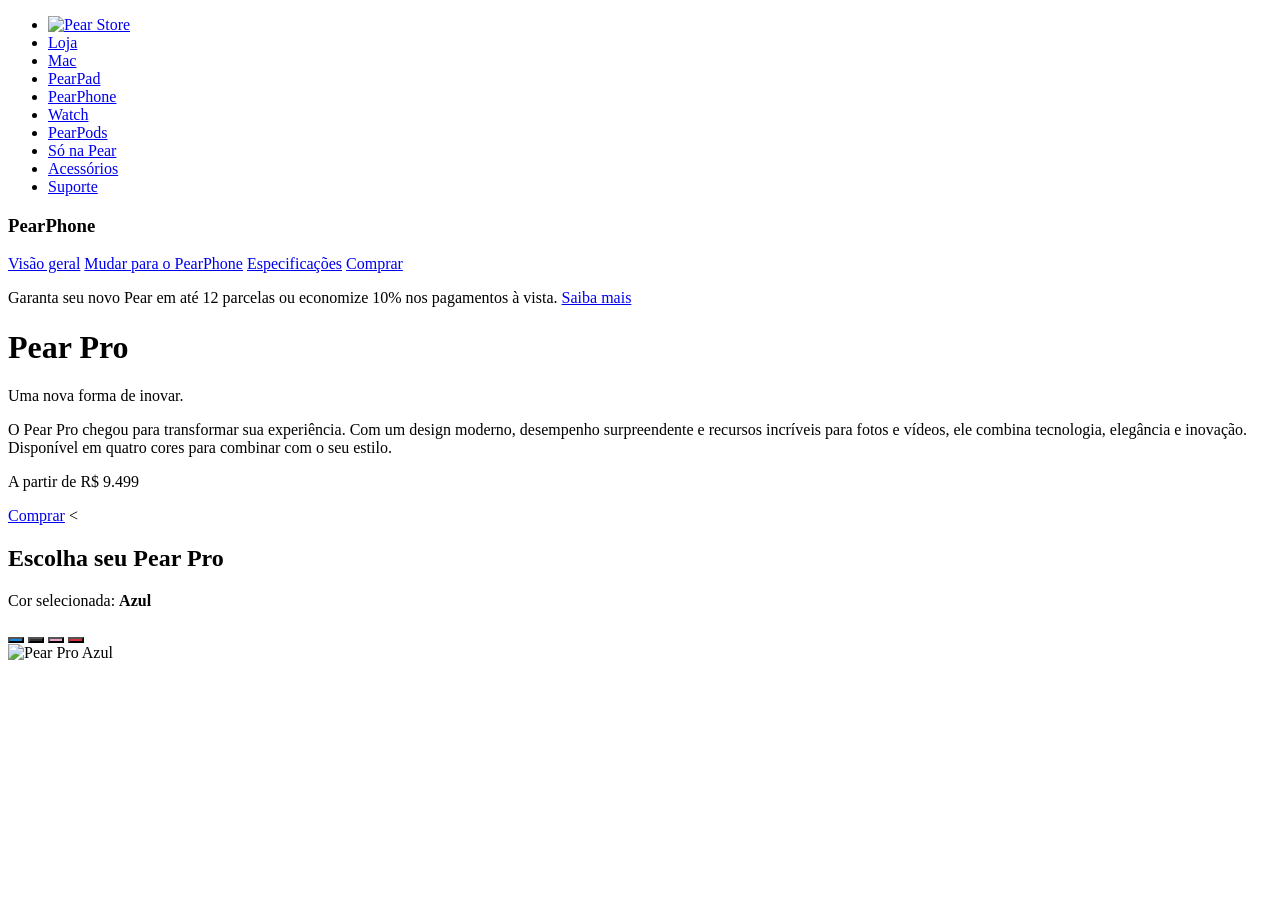
==== index.html @ 0d69a67a "Projeto Pear Store - HTML, CSS e JavaScript" ====
<!DOCTYPE html>
<html lang="pt-br">
<head>
    <meta charset="UTF-8">
    <meta http-equiv="X-UA-Compatible" content="IE=edge">
    <meta name="viewport" content="width=device-width, initial-scale=1.0">

    <title>PearPhone</title>

    <link rel="stylesheet" href="CSS/styles.css" />
    <script src="js/scripts.js" defer></script>
</head>
<body>
    <header>
        <nav>
            <ul id="navbar">
                <li id="logo">
                    <a href="#">
                        <img src="img/logo_pear.svg.jpeg" alt="Pear Store" />
                    </a>
                </li>
                <li>
                    <a href="#">Loja</a>
                </li>
                <li>
                    <a href="#">Mac</a>
                </li>
                <li>
                    <a href="#">PearPad</a>
                </li>
                <li>
                    <a href="#">PearPhone</a>
                </li>
                <li>
                    <a href="#">Watch</a>
                </li>
                <li>
                    <a href="#">PearPods</a>
                </li>
                <li>
                    <a href="#">Só na Pear</a>
                </li>
                <li>
                    <a href="#">Acessórios</a>
                </li>
                <li>
                    <a href="#">Suporte</a>
                </li>
            </ul>
        </nav>

        <div id="bottom-header">
            <div id="bottom-header-inner">
                <h3>PearPhone</h3>

                <div id="bottom-header-links">
                    <a href="#">Visão geral</a>
                    <a href="#">Mudar para o PearPhone</a>
                    <a href="#">Especificações</a>
                    <a href="#" class="btn">Comprar</a>
                </div>
            </div>
        </div>
    </header>
    
<div id="ribbon">
    <p>
        Garanta seu novo Pear em até 12 parcelas
        ou economize 10% nos pagamentos à vista.
        <a href="#">Saiba mais</a>
    </p>
</div>

<h1 id="title">Pear Pro</h1>

<p id="subtitle">Uma nova forma de inovar.</p>

<p id="description">
    O Pear Pro chegou para transformar sua experiência.
    Com um design moderno, desempenho surpreendente
    e recursos incríveis para fotos e vídeos,
    ele combina tecnologia, elegância e inovação.
    Disponível em quatro cores para combinar
    com o seu estilo.
</p>

<p id="price">A partir de R$ 9.499</p>

<a href="#" class="btn">Comprar</a>

<
<!-- SEÇÃO DE PERSONALIZAÇÃO DO PEAR PRO -->

<section id="product-customization">

    <h2>Escolha seu Pear Pro</h2>

    <p id="selected-color">
        Cor selecionada: <strong>Azul</strong>
    </p>

    <!-- Botões para selecionar as cores -->
    <div class="color-options">

        <button
            class="color-option active"
            style="background-color: #1685db;"
            data-color="azul"
            aria-label="Pear Pro Azul">
        </button>

        <button
            class="color-option"
            style="background-color: #303039;"
            data-color="preto"
            aria-label="Pear Pro Preto">
        </button>

        <button
            class="color-option"
            style="background-color: #e8a5c9;"
            data-color="rosa"
            aria-label="Pear Pro Rosa">
        </button>

        <button
            class="color-option"
            style="background-color: #d72e39;"
            data-color="vermelho"
            aria-label="Pear Pro Vermelho">
        </button>

    </div>

    <!-- Imagem do celular selecionado -->
    <div class="product-image-container">
        <img
            src="img/pear_azul.png.jpg"
            alt="Pear Pro Azul"
            id="product-image"
        />
    </div>

</section>

</body>
</html>
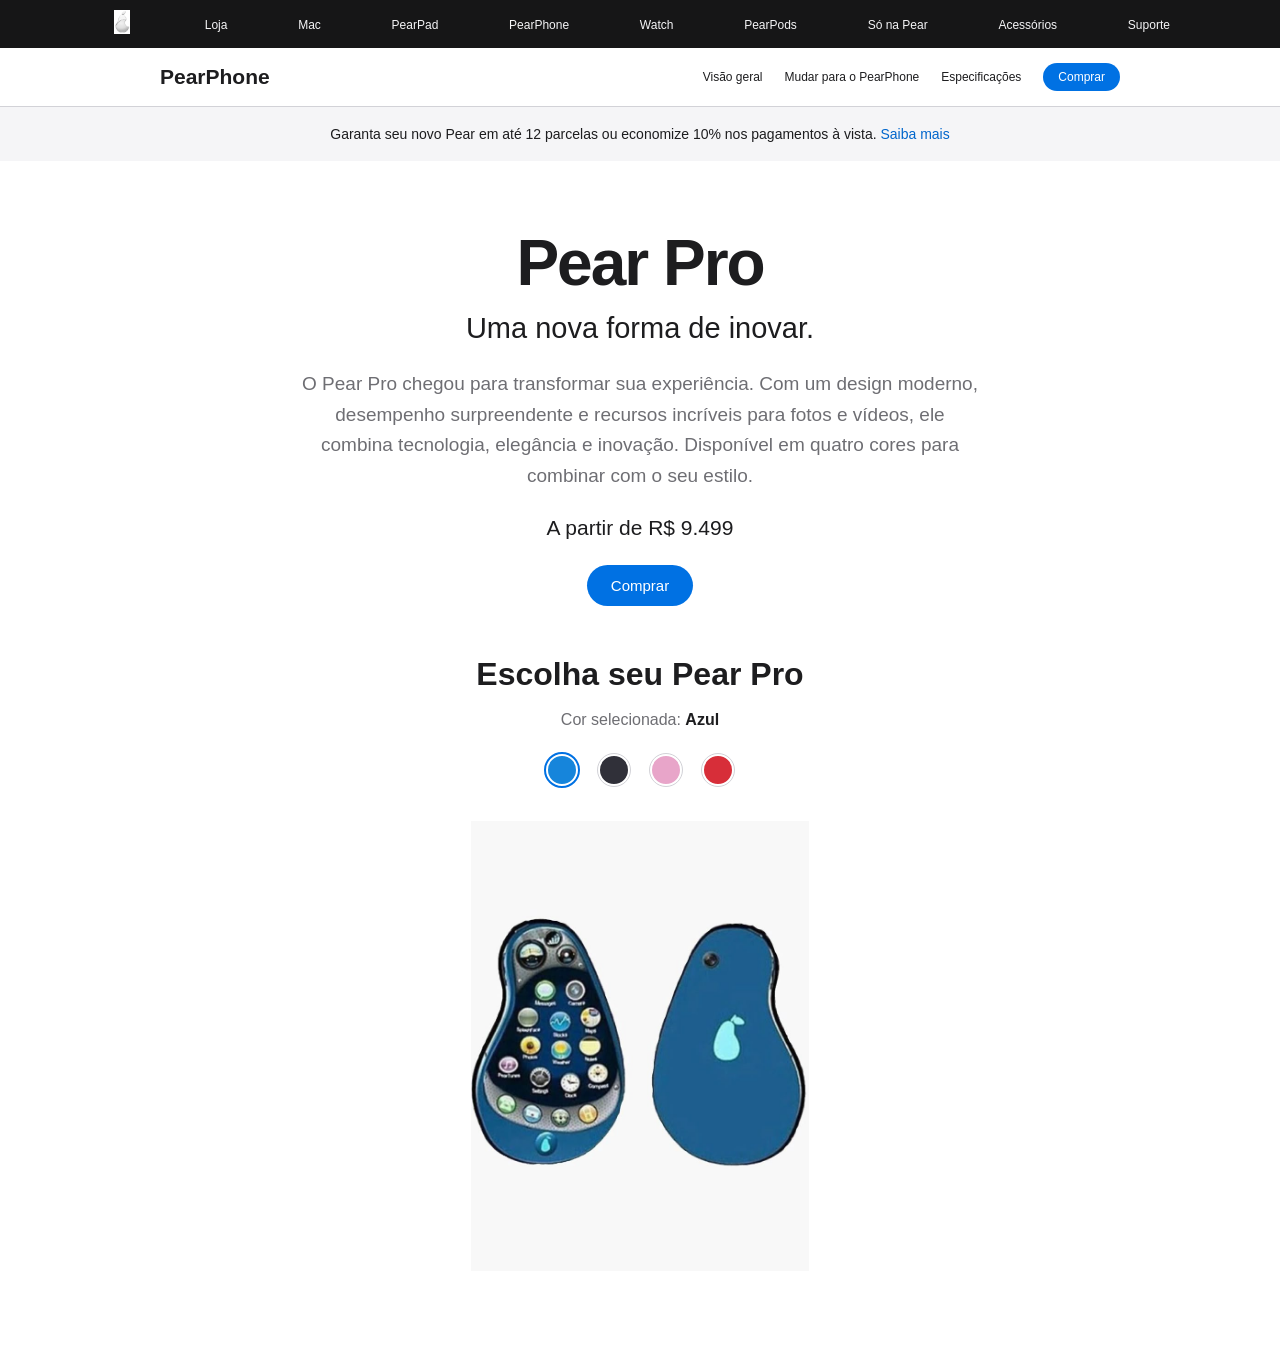
==== commit ca8db9f4: "index.html" ====
--- a/index.html
+++ b/index.html
@@ -89,7 +89,6 @@
 
 <a href="#" class="btn">Comprar</a>
 
-<
 <!-- SEÇÃO DE PERSONALIZAÇÃO DO PEAR PRO -->
 
 <section id="product-customization">
--- a/CSS/styles.css
+++ b/CSS/styles.css
@@ -0,0 +1,352 @@
+
+/* CONFIGURAÇÕES GERAIS */
+
+* {
+    margin: 0;
+    padding: 0;
+    box-sizing: border-box;
+}
+
+html {
+    scroll-behavior: smooth;
+}
+
+body {
+    font-family: -apple-system, BlinkMacSystemFont,
+        "Segoe UI", Arial, sans-serif;
+    background-color: #ffffff;
+    color: #1d1d1f;
+    text-align: center;
+}
+
+/* MENU SUPERIOR */
+
+header {
+    width: 100%;
+    background-color: #161617;
+    color: #ffffff;
+}
+
+nav {
+    max-width: 1100px;
+    margin: auto;
+    padding: 0 20px;
+}
+
+#navbar {
+    min-height: 48px;
+    display: flex;
+    align-items: center;
+    justify-content: space-between;
+    gap: 16px;
+    list-style: none;
+}
+
+#navbar li {
+    list-style: none;
+}
+
+#navbar a {
+    color: #f5f5f7;
+    text-decoration: none;
+    font-size: 12px;
+    white-space: nowrap;
+    transition: opacity 0.3s;
+}
+
+#navbar a:hover {
+    opacity: 0.65;
+}
+
+#logo img {
+    width: 24px;
+    height: 24px;
+    object-fit: contain;
+}
+
+/* MENU DO PRODUTO */
+
+#bottom-header {
+    background-color: #ffffff;
+    color: #1d1d1f;
+    border-bottom: 1px solid #d2d2d7;
+}
+
+#bottom-header-inner {
+    max-width: 1000px;
+    margin: auto;
+    min-height: 58px;
+    padding: 10px 20px;
+    display: flex;
+    justify-content: space-between;
+    align-items: center;
+    gap: 20px;
+}
+
+#bottom-header h3 {
+    font-size: 21px;
+    font-weight: 600;
+}
+
+#bottom-header-links {
+    display: flex;
+    align-items: center;
+    gap: 22px;
+}
+
+#bottom-header-links a {
+    color: #1d1d1f;
+    text-decoration: none;
+    font-size: 12px;
+}
+
+#bottom-header-links a:hover {
+    color: #0071e3;
+}
+
+/* BOTÕES */
+
+.btn {
+    display: inline-block;
+    background-color: #0071e3;
+    color: white !important;
+    text-decoration: none;
+    border-radius: 980px;
+    padding: 12px 24px;
+    font-size: 15px;
+    transition: background-color 0.3s;
+}
+
+.btn:hover {
+    background-color: #0077ed;
+}
+
+#bottom-header-links .btn {
+    padding: 7px 15px;
+    font-size: 12px;
+}
+
+/* FAIXA PROMOCIONAL */
+
+#ribbon {
+    background-color: #f5f5f7;
+    padding: 16px 20px;
+}
+
+#ribbon p {
+    max-width: 850px;
+    margin: auto;
+    font-size: 14px;
+    line-height: 1.6;
+}
+
+#ribbon a {
+    color: #0066cc;
+    text-decoration: none;
+}
+
+#ribbon a:hover {
+    text-decoration: underline;
+}
+
+/* APRESENTAÇÃO DO PEAR PRO */
+
+#title {
+    margin-top: 65px;
+    font-size: 64px;
+    font-weight: 700;
+    letter-spacing: -2px;
+}
+
+#subtitle {
+    margin-top: 12px;
+    font-size: 29px;
+    font-weight: 500;
+}
+
+#description {
+    max-width: 720px;
+    margin: 24px auto;
+    padding: 0 20px;
+    font-size: 19px;
+    line-height: 1.6;
+    color: #6e6e73;
+}
+
+#price {
+    margin: 25px 0;
+    font-size: 21px;
+    color: #1d1d1f;
+}
+
+/* IMAGEM DO CELULAR */
+
+#product-image {
+    display: block;
+    width: 100%;
+    max-width: 580px;
+    height: auto;
+    margin: 45px auto 70px;
+    object-fit: contain;
+    transition: opacity 0.3s ease;
+}
+
+/* SELETOR DE CORES - PRÓXIMA ETAPA */
+
+.color-options {
+    display: flex;
+    justify-content: center;
+    align-items: center;
+    gap: 16px;
+    margin: 25px auto;
+}
+
+.color-option {
+    width: 32px;
+    height: 32px;
+    border-radius: 50%;
+    border: 2px solid #ffffff;
+    outline: 1px solid #d2d2d7;
+    cursor: pointer;
+    transition: transform 0.2s;
+}
+
+.color-option:hover {
+    transform: scale(1.15);
+}
+
+.color-option.active {
+    outline: 2px solid #0071e3;
+}
+
+/* RESPONSIVIDADE */
+
+@media (max-width: 768px) {
+
+    #navbar {
+        flex-wrap: wrap;
+        justify-content: center;
+        padding: 12px 0;
+    }
+
+    #bottom-header-inner {
+        flex-direction: column;
+        gap: 12px;
+    }
+
+    #bottom-header-links {
+        flex-wrap: wrap;
+        justify-content: center;
+        gap: 12px;
+    }
+
+    #title {
+        font-size: 44px;
+        margin-top: 45px;
+    }
+
+    #subtitle {
+        font-size: 23px;
+    }
+
+    #description {
+        font-size: 16px;
+    }
+
+    #product-image {
+        max-width: 90%;
+    }
+}
+
+
+
+/* PERSONALIZAÇÃO DO PEAR PRO */
+
+#product-customization {
+    padding: 50px 20px 80px;
+    text-align: center;
+    background-color: #ffffff;
+}
+
+#product-customization h2 {
+    font-size: 32px;
+    font-weight: 600;
+    margin-bottom: 18px;
+}
+
+/* NOME DA COR SELECIONADA */
+
+#selected-color {
+    font-size: 16px;
+    color: #6e6e73;
+    margin-bottom: 25px;
+}
+
+#selected-color strong {
+    color: #1d1d1f;
+}
+
+/* ORGANIZAÇÃO DOS BOTÕES */
+
+#product-customization .color-options {
+    display: flex;
+    justify-content: center;
+    align-items: center;
+    gap: 20px;
+    margin-bottom: 35px;
+}
+
+/* EFEITO AO PASSAR O MOUSE */
+
+#product-customization .color-option {
+    transition: transform 0.2s ease;
+}
+
+#product-customization .color-option:hover {
+    transform: scale(1.2);
+}
+
+/* CONTAINER DA IMAGEM */
+
+.product-image-container {
+    width: 100%;
+    max-width: 650px;
+    min-height: 450px;
+    margin: 0 auto;
+
+    display: flex;
+    justify-content: center;
+    align-items: center;
+}
+
+/* PADRONIZAÇÃO DAS IMAGENS */
+
+#product-customization #product-image {
+    display: block;
+    width: 100%;
+    max-width: 550px;
+    max-height: 450px;
+    height: auto;
+    object-fit: contain;
+    margin: 0 auto;
+
+    transition: opacity 0.25s ease;
+}
+
+/* ADAPTAÇÃO PARA CELULARES */
+
+@media (max-width: 768px) {
+
+    #product-customization h2 {
+        font-size: 25px;
+    }
+
+    .product-image-container {
+        min-height: 300px;
+    }
+
+    #product-customization #product-image {
+        max-width: 95%;
+        max-height: 300px;
+    }
+}
